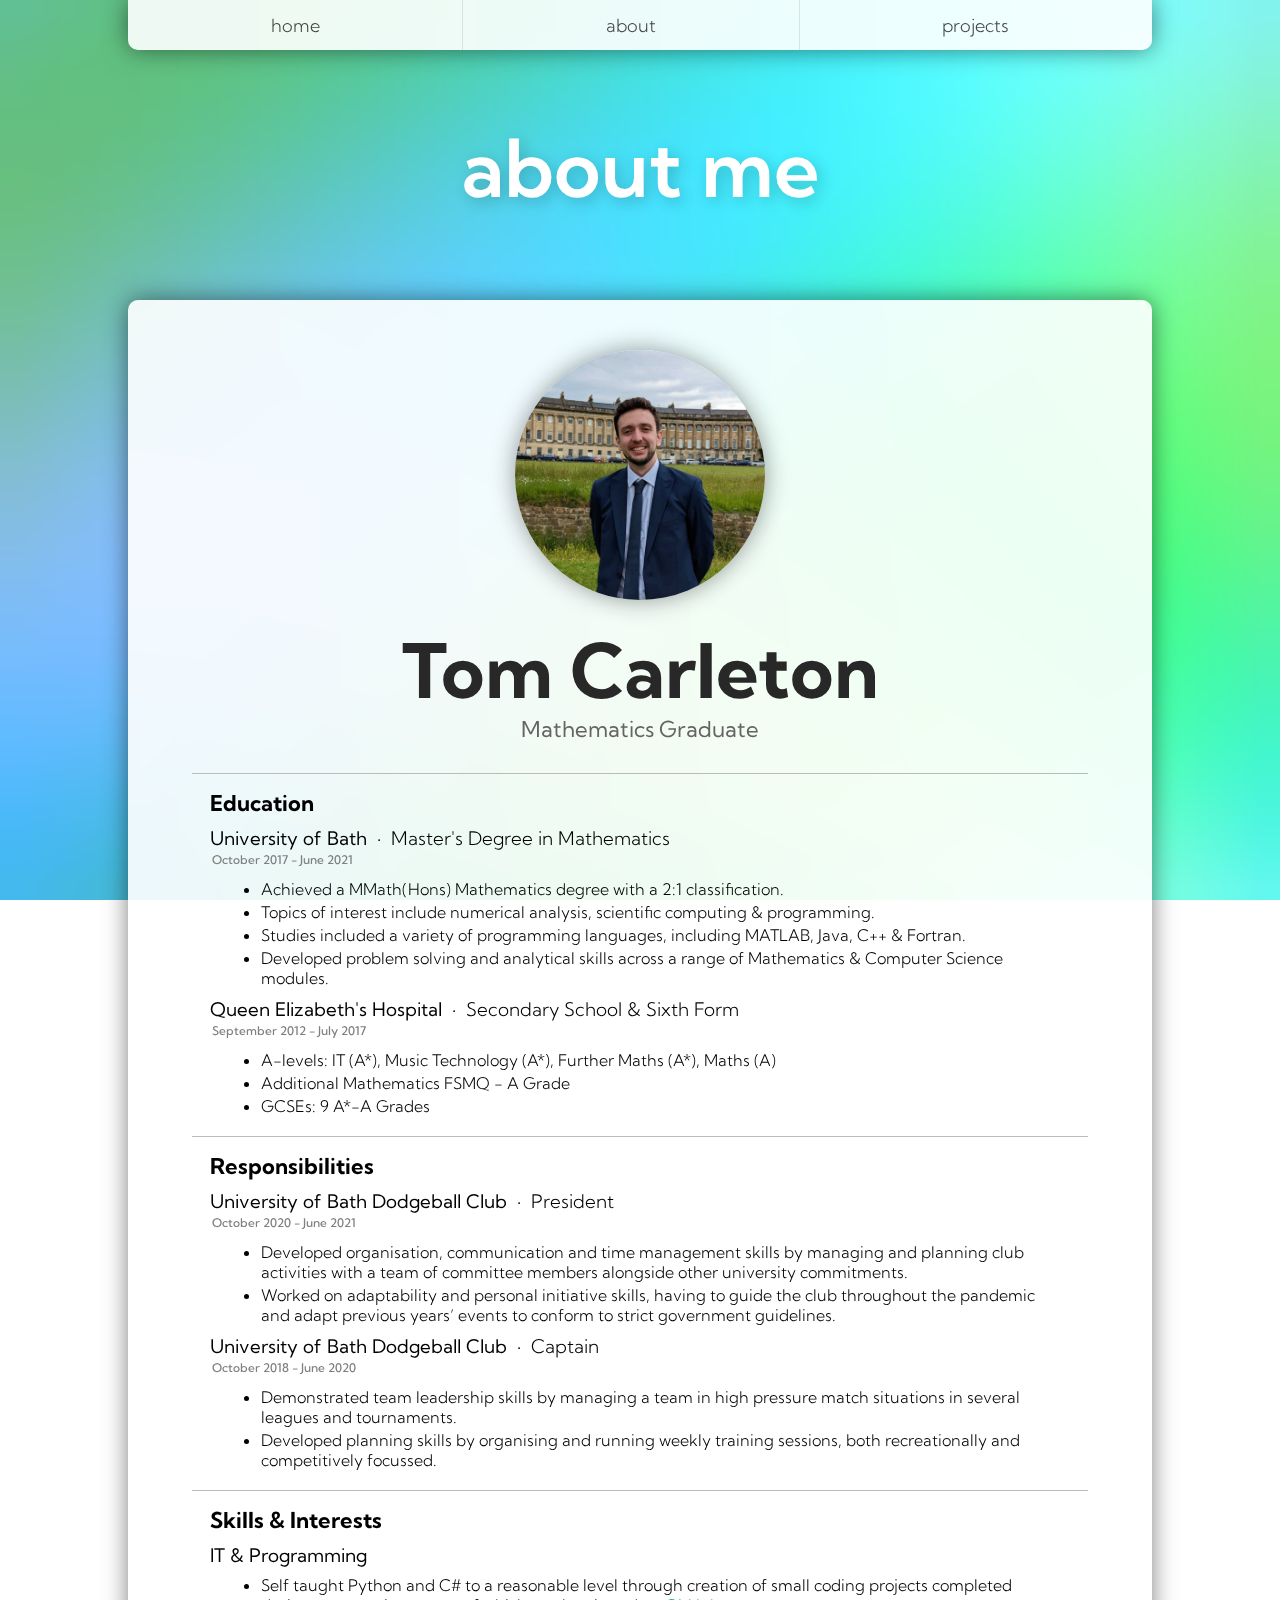
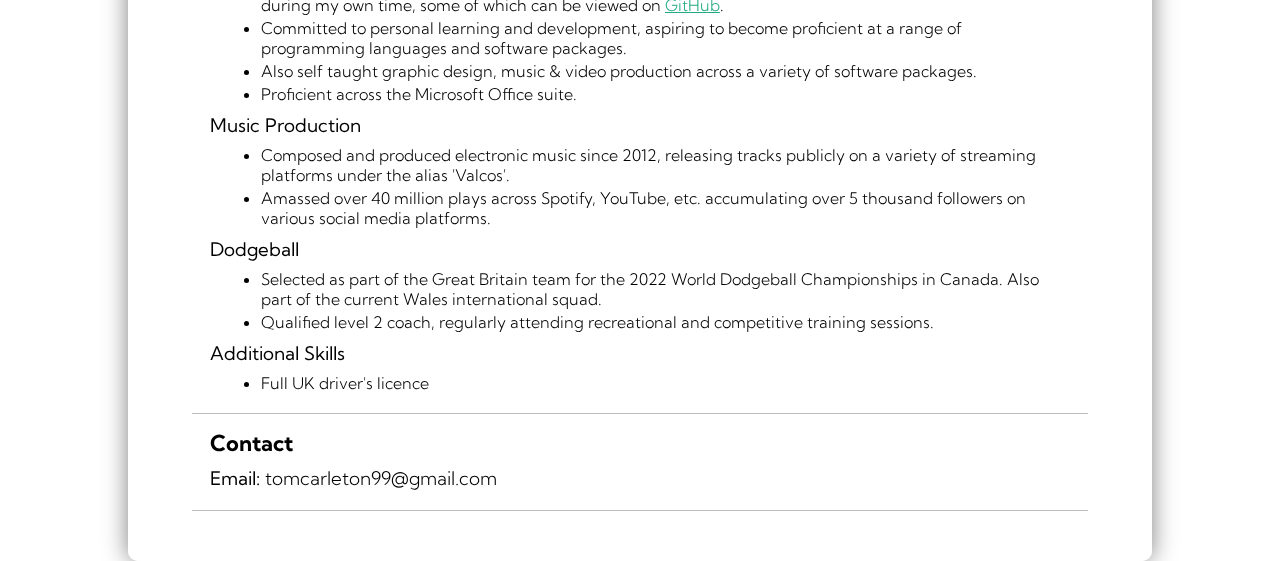
==== about.html @ 1f7001ba "Added content" ====
<!DOCTYPE html>

<html>

    <head>
        <title>tomcarleton.dev</title>

        <link rel="stylesheet" href="styles/general.css">
        <link rel="stylesheet" href="styles/main.css">

        <link rel="preconnect" href="https://fonts.googleapis.com">
        <link rel="preconnect" href="https://fonts.gstatic.com" crossorigin>
        <link href="https://fonts.googleapis.com/css2?family=Kumbh+Sans:wght@100;200;300;400;600;700;900&display=swap" rel="stylesheet">

        <meta charset="UTF-8">
    </head>

    <body>

        <div class="canvas-container">
            <canvas id="canv" width="32" height="32"></canvas>
        </div>

        <div class="navbar">
            <button class="navbar-item-left" onclick="location.href='index.html'">home</button>
            <button class="navbar-item" onclick="emphasise()">about</button>
            <button class="navbar-item-right" onclick="location.href='projects.html'">projects</button>
        </div>

        <header class="main">
            <div class="h-container">
                <h1 class="h1-text" id="header-emphasise">about me</h1>
            </div>
        </header>

        <div class="main-body">
            <div class="main-intro">
                <div class="profile-photo-container">
                    <img src="resources/profile-photo.jpg" class="profile-photo">
                </div>
                <div class="profile-text-container">
                    <h2 class="profile-name">Tom Carleton</h2>
                    <h3 class="profile-title">Mathematics Graduate</h3>
                </div>
            </div>

            <div class="main-section-container">
                <div class="main-section">
                    <h2 class="section-header">Education</h2>
    
                    <div class="main-item-container">
                        <h3 class="section-subheader">University of Bath
                            <span class="middle-dot">&#183;</span>
                            <span class="subheader-unbold">Master's Degree in Mathematics</span>
                        </h3>
        
                        <h4 class="date-subheader">October 2017 - June 2021</h4>
        
                        <ul>
                            <li>Achieved a MMath(Hons) Mathematics degree with a 2:1 classification.</li>
                            <li>Topics of interest include numerical analysis, scientific computing & programming.</li>
                            <li>Studies included a variety of programming languages, including MATLAB, Java, C++ & Fortran.</li>
                            <li>Developed problem solving and analytical skills across a range of Mathematics & Computer Science modules.</li>
                          </ul>
                    </div>
    
                    <div class="main-item-container">
                        <h3 class="section-subheader">Queen Elizabeth's Hospital
                            <span class="middle-dot">&#183;</span>
                            <span class="subheader-unbold">Secondary School & Sixth Form</span>
                        </h3>
        
                        <h4 class="date-subheader">September 2012 - July 2017</h4>
        
                        <ul>
                            <li>A-levels: IT (A*), Music Technology (A*), Further Maths (A*), Maths (A)</li>
                            <li>Additional Mathematics FSMQ - A Grade</li>
                            <li>GCSEs: 9 A*-A Grades</li>
                          </ul>
                    </div>
                </div>
            </div> 

            <div class="main-section-container">
                <div class="main-section">
                    <h2 class="section-header">Responsibilities</h2>
    
                    <div class="main-item-container">
                        <h3 class="section-subheader">University of Bath Dodgeball Club
                            <span class="middle-dot">&#183;</span>
                            <span class="subheader-unbold">President</span>
                        </h3>
        
                        <h4 class="date-subheader">October 2020 - June 2021</h4>
        
                        <ul>
                            <li>Developed organisation, communication and time management skills by managing and planning club activities with a team of committee members alongside other university commitments.</li>
                            <li>Worked on adaptability and personal initiative skills, having to guide the club throughout the pandemic and adapt previous years’ events to conform to strict government guidelines.</li>
                          </ul>
                    </div>
    
                    <div class="main-item-container">
                        <h3 class="section-subheader">University of Bath Dodgeball Club
                            <span class="middle-dot">&#183;</span>
                            <span class="subheader-unbold">Captain</span>
                        </h3>
        
                        <h4 class="date-subheader">October 2018 - June 2020</h4>
        
                        <ul>
                            <li>Demonstrated team leadership skills by managing a team in high pressure match situations in several leagues and tournaments.</li>
                            <li>Developed planning skills by organising and running weekly training sessions, both recreationally and competitively focussed.</li>
                          </ul>
                    </div>
                </div>
            </div> 

            <div class="main-section-container">
                <div class="main-section">
                    <h2 class="section-header">Skills & Interests</h2>
    
                    <div class="main-item-container">
                        <h3 class="section-subheader">IT & Programming
                        </h3>
        
                        <ul>
                            <li>Self taught Python and C# to a reasonable level through creation of  small coding projects completed during my own time, some of which can be viewed on <a href="https://github.com/TomCarleton">GitHub</a>.</li>
                            <li>Committed to personal learning and development, aspiring to become proficient at a range of programming languages and software packages.</li>
                            <li>Also self taught graphic design, music & video production across a variety of software packages.</li>
                            <li>Proficient across the Microsoft Office suite.</li>
                          </ul>
                    </div>
    
                    <div class="main-item-container">
                        <h3 class="section-subheader">Music Production
                        </h3>
        
                        <ul>
                            <li>Composed and produced electronic music since 2012, releasing tracks publicly on a variety of streaming platforms under the alias 'Valcos'.</li>
                            <li>Amassed over 40 million plays across Spotify, YouTube, etc.  accumulating over 5 thousand followers on various social media platforms.</li>
                          </ul>
                    </div>

                    <div class="main-item-container">
                        <h3 class="section-subheader">Dodgeball
                        </h3>
        
                        <ul>
                            <li>Selected as part of the Great Britain team for the 2022 World Dodgeball Championships in Canada. Also part of the current Wales international squad.</li>
                            <li>Qualified level 2 coach, regularly attending recreational and competitive training sessions.</li>
                          </ul>
                    </div>

                    <div class="main-item-container">
                        <h3 class="section-subheader">Additional Skills
                        </h3>
        
                        <ul>
                            <li>Full UK driver's licence</li>
                          </ul>
                    </div>
                </div>
            </div> 

            <div class="main-section-container">
                <div class="main-section">
                    <h2 class="section-header">Contact</h2>
    
                    <div class="main-item-container">
                        <h3 class="section-subheader">Email: 
                            <span class="subheader-unbold">tomcarleton99@gmail.com</span>
                        </h3>
                    </div>
                </div>
            </div> 
        </div>

        <script src="scripts/gradient.js"></script>
        <script src="scripts/header-emphasis.js"></script>
    </body>

</html>
---- styles/general.css ----
body {
    margin: 0;
    overflow-x: hidden;
    font-family: Kumbh Sans, Arial;
    font-weight: 200;
  }

  p {
    font-family: Kumbh Sans, Arial;
    font-size: 18px;
    margin: 0;
  }

  a, a:visited{
    color: rgb(35, 170, 130);
  }

  a:hover, a:visited:hover{
    text-decoration: none;
    font-weight: 500;
    text-shadow: 2px 2px rgba(26, 173, 129, 0.5);
  }

  ul{
    margin: 8px;
    font-weight: 300;
  }

  li{
    margin: 3px;
  }

.body-home{
    overflow: hidden;
}
  
canvas {
    width: 100%;
    height: 100%;
}

.canvas-container-home{
    height: 100vh;
    width: 100vw;
}

.canvas-container{
    height: 100vh;
    width: 100vw;
    position: fixed;
}

.home{
    height: 100vh;
    width: auto;
    display: flex;
    flex-direction: column;
    align-items: center;
    justify-content: center;
    position: relative;
}

.about{
    height: 250px;
}

.h-container-home{
    position: absolute;
}

.button-container{
    display: flex;
    flex-direction: column;
    justify-content: center;
    align-items: center;
    position: relative;
}

.h1-text{
    font-family: Kumbh Sans, Arial;
    font-weight: 600;
    font-size: 80px;

    color: white;
    text-shadow: 4px 4px 15px rgba(0, 0, 0, 0.205);

    margin: 0 0 15px 0;
    cursor: default;

    transition: all 0.5s ease-out;
}

.h1-text:hover{
    text-shadow: 1px 1px 0px rgb(200, 200, 200),
                    2px 2px 0px rgb(185, 185, 185),
                    3px 3px 0px rgb(170, 170, 170),
                    4px 4px 0px rgba(160, 160, 160, 0.8),
                    5px 5px 0px rgba(150, 150, 150, 0.6),
                    6px 6px 0px rgba(140, 140, 140, 0.4),
                    4px 4px 15px rgba(0, 0, 0, 0.4);
}

.home-page-button{
    font-family: Kumbh Sans, Arial;
    font-size: 16px;
    font-weight: 600;
    text-shadow: 0 0 5px rgba(0, 0, 0, 0.4);

    color: rgb(255, 255, 255);
    background-color: transparent;
    box-shadow: inset 0 0 20px rgba(0, 0, 0, 0.103);
    border: solid 1px rgba(214, 214, 214, 0.342);
    border-radius: 40px;

    height: 40px;
    width: 300px;
    cursor: pointer;
    margin: 8px 0;

    transition: all 0.25s ease-out;
}

.home-page-button:hover{
    background-color: white;
    box-shadow: 0 0 20px rgba(0, 0, 0, 0.144);
    mix-blend-mode: hard-light;
    color: rgb(31, 139, 189);
    font-weight: 900;
    text-shadow: none;
}

.section-header{
    font-size: 22px;
    font-weight: 700;
    text-align: left;
    margin: 0 0 10px;
}

.section-subheader{
    margin-top: 0;
    margin-bottom: 0;
    font-weight: 400;
}

.middle-dot{
    margin: 0 5px;
}
---- styles/main.css ----
.main-body{
    display: flex;
    flex-direction: column;
    align-items: center;
    position: relative;
    margin: auto;
    
    width: 70%;
    height: auto;
    padding: 15px 5% 50px;
    max-width: 1200px;
    border-radius: 10px 10px;

    box-shadow: 0px 0px 25px rgba(0, 0, 0, 0.5);
    background-color: rgba(255, 255, 255, 0.9);
}

.main{
    height: 250px;
    width: auto;
    display: flex;
    flex-direction: column;
    align-items: center;
    justify-content: center;
    position: relative;
}

.main-intro{
    margin: 35px 0 0;
    border-bottom: 1px solid rgb(187, 187, 187);
    padding: 0 0 0 0;
    width: 100%;
}

.navbar{
    display: flex;
    flex-direction: row;
    margin: auto;
    justify-content: center;
    border-radius: 0 0 10px 10px;
    position: relative;

    height: 50px;
    width: calc(70% + 10vw);
    max-width: calc(1200px + 10vw);

    box-shadow: 0px 0px 25px rgba(0, 0, 0, 0.5);
}

.navbar-item,
.navbar-item-left,
.navbar-item-right{
    height: 50px;
    flex-grow: 1;

    color: rgba(0, 0, 0, 0.75);
    font-family: Kumbh Sans, Arial;
    font-size: 18px;
    font-weight: 300;
    text-align: center;
    line-height: 50px;

    border-style: none;
    border-right: 1px solid rgba(156, 156, 156, 0.25);
    background-color: rgba(255, 255, 255, 0.9);
    cursor: pointer;

    transition: all 0.5s ease;
}

.navbar-item-left{
    border-radius: 0 0 0 10px;
}

.navbar-item-right{
    border-radius: 0 0 10px 0;
    border-right: none;
}

.navbar-item:hover,
.navbar-item-left:hover,
.navbar-item-right:hover{
    padding: 0 1.5vw;

    background-color: rgba(212, 233, 20, 0.15);
    box-shadow: inset 0 0 50px rgba(8, 155, 74, 0.377);
    
    color: white;
    text-shadow: 0 0 5px rgba(0, 0, 0, 0.5);
    font-weight: 600;
    font-size: calc(18px * 1.2);
}

@media (max-width: 1000px) {
    .navbar-item,
    .navbar-item-left,
    .navbar-item-right{
        font-size: calc(10px + 1vw);
    }
    .navbar-item:hover,
    .navbar-item-left:hover,
    .navbar-item-right:hover{
        font-size: calc((10px + 1vw) * 1.2)
    }
}

.main-section{
    margin: 15px 2% 20px;
    width: 96%;
}

.main-section-container{
    border-bottom: 1px solid rgb(187, 187, 187);
    width: 100%;
}

.profile-photo-container{
    border-radius: 50px;
    width: 70%;
    max-width: 250px;
    min-height: 200px;
    margin: auto;
}

.profile-photo{
    border-radius: 50%;
    max-height: 100%;
    max-width: 100%;
    box-shadow: 0px 0px 25px rgba(0, 0, 0, 0.4);
}

.profile-text-container{
    margin: 0 0 30px 0;
}

@media (max-width: 785px) {
    .profile-text-container{
        margin: 0 0 4vw 0;
    }
}

.profile-name{
    margin: 20px 0 0;
    text-align: center;
    font-size: 75px;
    font-weight: 900;
    color: rgb(40, 40, 40);
    font-weight: 700;
}

.profile-title{
    font-size: 22px;
    text-align: center;
    font-weight: 400;
    color: rgb(100, 100, 100);

    margin: -2px 0 0 0;
}

@media (max-width: 830px) {
    .profile-name {
      font-size: 9vw;
    }
    .profile-title {
        font-size: 2.63vw;
      }
}

.profile-body-text{
    text-align: center;
}

.main-item-container{
    margin: 5px 0 10px;
}

.subheader-unbold{
    font-weight: 300;
}

.date-subheader{
    margin: 2px 0 12px 2px;
    font-weight: 500;
    font-size: 12px;
    color: gray;
}

.main-date{
    margin: -10px 0 12px 2px;
    font-weight: 500;
    font-size: 13px;
    color: rgb(66, 66, 66);
}

.language-container{
    display: flex;
    flex-direction: row;
    margin: -6px 0 10px;

    font-size: 12px;
    font-weight: 600;
    color: white;
}

.lang-html,
.lang-css,
.lang-js,
.lang-py,
.lang-cs{
    padding: 2px 3px;
    margin-right: 5px;
    border-radius: 4px;
}

.lang-html{
    background-color: #e44b23;
}

.lang-css{
    background-color: #563d7c;
}

.lang-js{
    background-color: #f1e05a;
    color: black;
}

.lang-py{
    background-color: #3572A5;
}

.lang-cs{
    background-color: #178600;
}

.link-button-container{
    display: flex;
    flex-direction: row;
    flex-flow: wrap;
    margin: 20px 0 0 0;
}

.main-button{
    font-family: Kumbh Sans, Arial;
    font-size: 16px;
    font-weight: 500;
    text-align: center;

    color: rgba(75, 42, 42, 0.9);
    background-color: transparent;
    border: solid 1px rgba(119, 119, 119, 0.548);
    border-radius: 40px;

    height: 25px;
    cursor: pointer;
    margin: 5px 5px 0;
    padding: 0 10px 2px;

    transition: all 0.25s ease-out;
}

.main-button:hover{
    color: white;
    border-color: transparent;
    background-color: rgb(33, 235, 151);
    box-shadow: inset 0 0 15px rgba(18, 119, 214, 0.3);
}
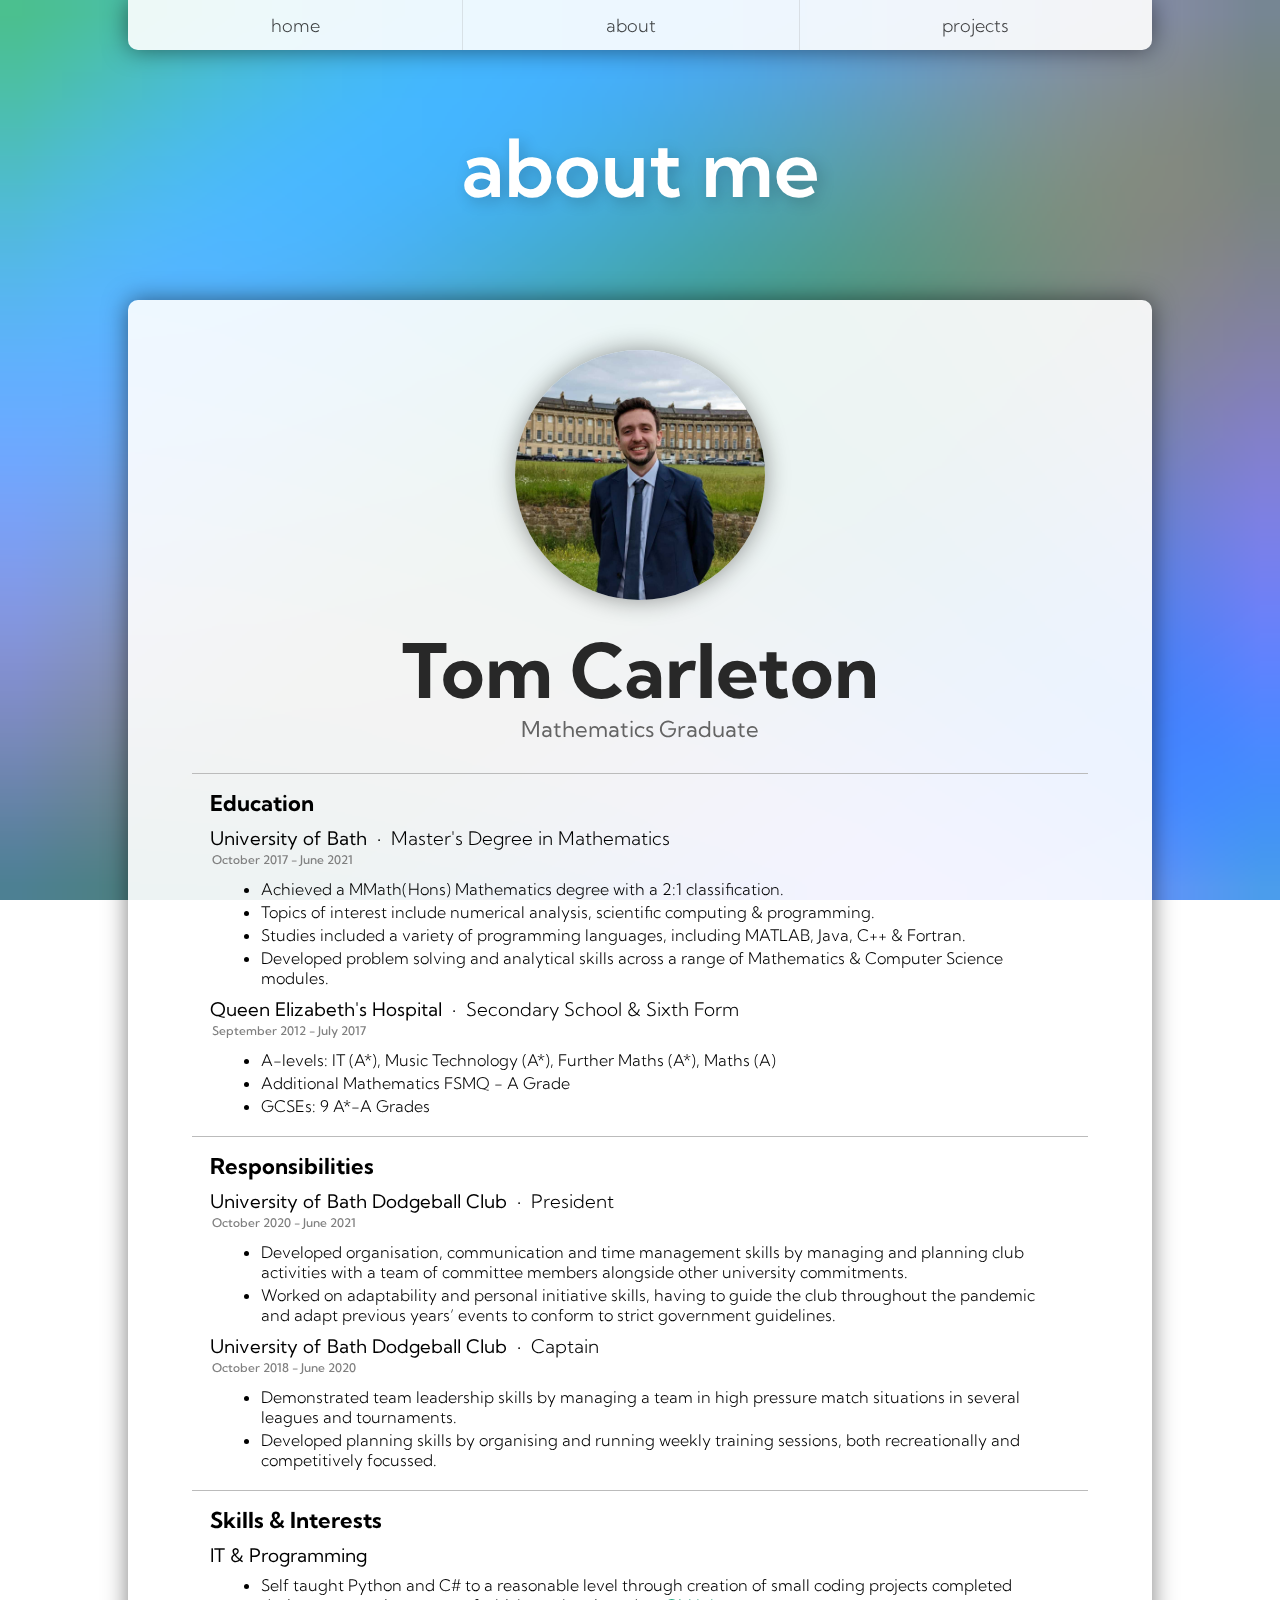
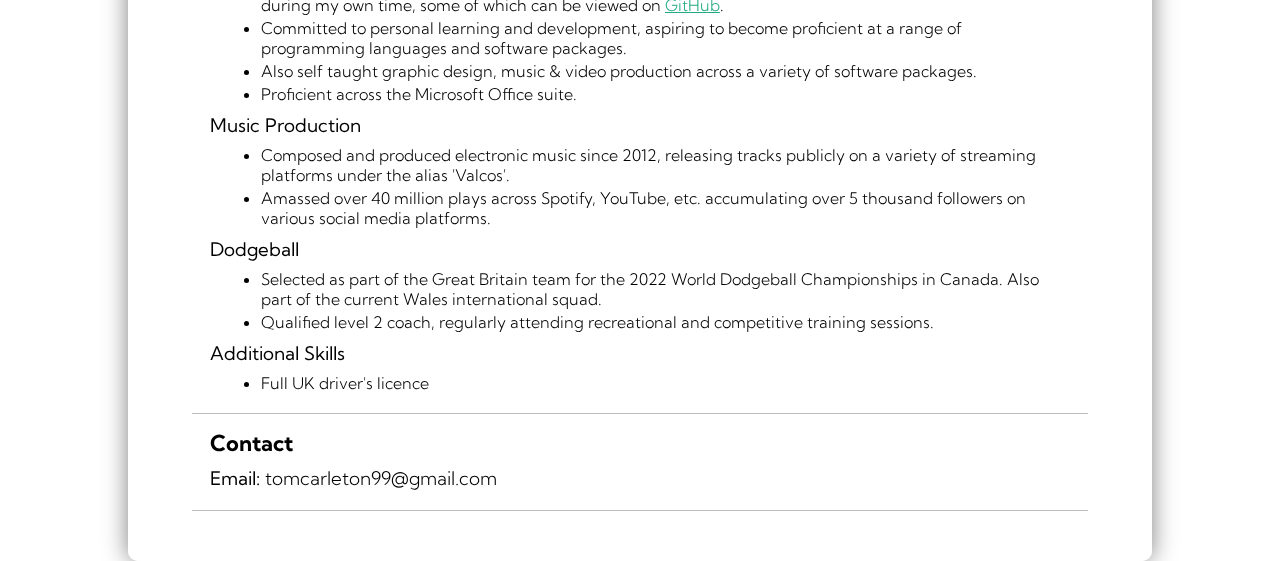
==== commit 524f6ba1: "Link changes" ====
--- a/about.html
+++ b/about.html
@@ -22,9 +22,9 @@
         </div>
 
         <div class="navbar">
-            <button class="navbar-item-left" onclick="location.href='index.html'">home</button>
+            <button class="navbar-item-left" onclick="location.href='https://tomcarleton.dev'">home</button>
             <button class="navbar-item" onclick="emphasise()">about</button>
-            <button class="navbar-item-right" onclick="location.href='projects.html'">projects</button>
+            <button class="navbar-item-right" onclick="location.href='https://tomcarleton.dev/projects'">projects</button>
         </div>
 
         <header class="main">
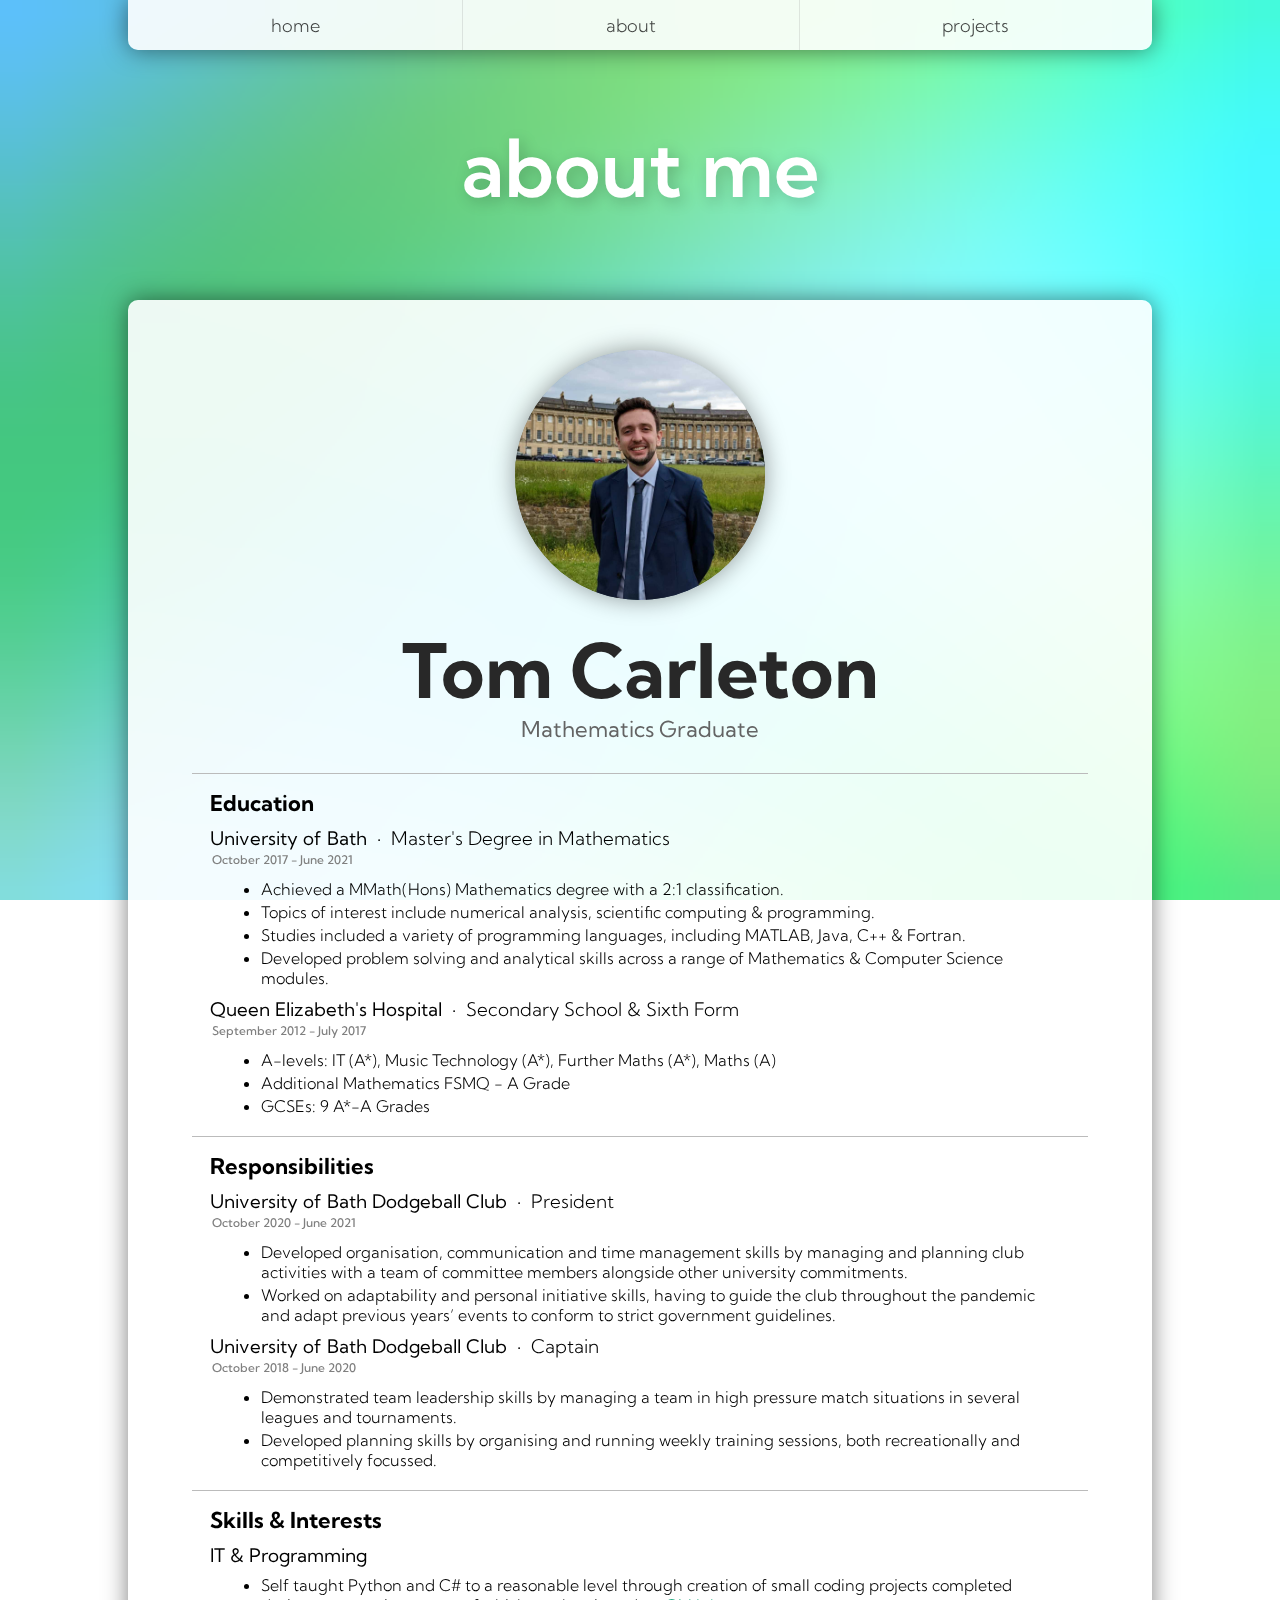
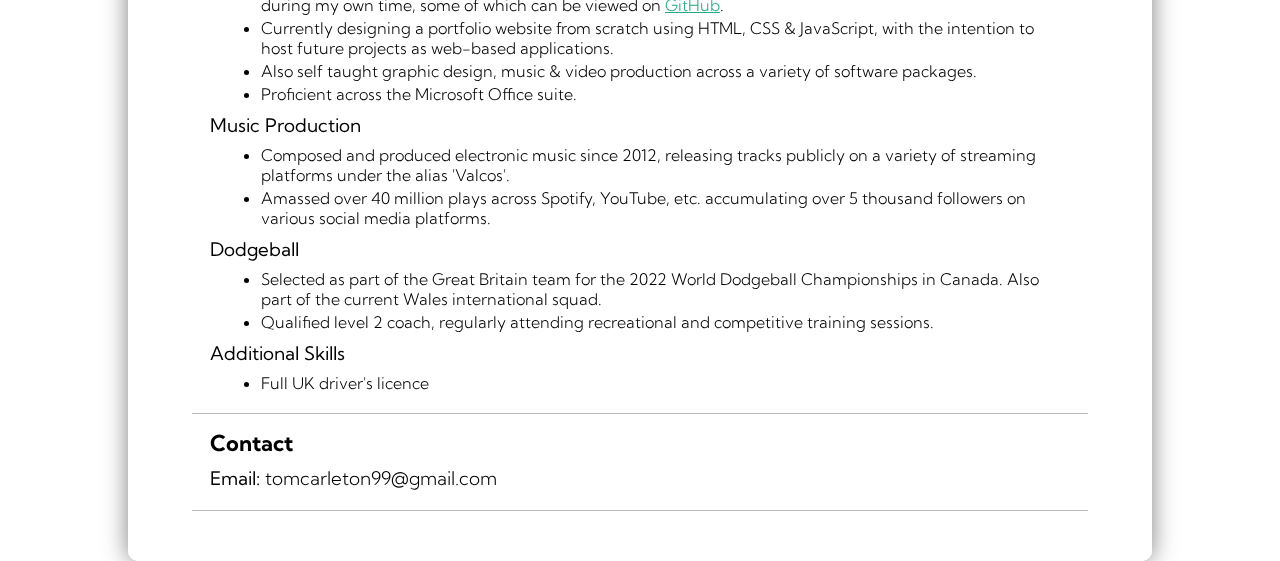
==== commit b4db65d8: "About info changes" ====
--- a/about.html
+++ b/about.html
@@ -36,7 +36,8 @@
         <div class="main-body">
             <div class="main-intro">
                 <div class="profile-photo-container">
-                    <img src="resources/profile-photo.jpg" class="profile-photo">
+                    <img src="resources/profile-photo-blur.jpg" class="profile-photo">
+                    <img src="resources/profile-photo.jpg" class="profile-photo-cover">
                 </div>
                 <div class="profile-text-container">
                     <h2 class="profile-name">Tom Carleton</h2>
@@ -125,7 +126,7 @@
         
                         <ul>
                             <li>Self taught Python and C# to a reasonable level through creation of  small coding projects completed during my own time, some of which can be viewed on <a href="https://github.com/TomCarleton">GitHub</a>.</li>
-                            <li>Committed to personal learning and development, aspiring to become proficient at a range of programming languages and software packages.</li>
+                            <li>Currently designing a portfolio website from scratch using HTML, CSS & JavaScript, with the intention to host future projects as web-based applications.</li>
                             <li>Also self taught graphic design, music & video production across a variety of software packages.</li>
                             <li>Proficient across the Microsoft Office suite.</li>
                           </ul>
--- a/styles/general.css
+++ b/styles/general.css
@@ -13,6 +13,8 @@
 
   a, a:visited{
     color: rgb(35, 170, 130);
+
+    transition: all 0.25s;
   }
 
   a:hover, a:visited:hover{
--- a/styles/main.css
+++ b/styles/main.css
@@ -120,6 +120,7 @@
     max-width: 250px;
     min-height: 200px;
     margin: auto;
+    position: relative;
 }
 
 .profile-photo{
@@ -127,6 +128,22 @@
     max-height: 100%;
     max-width: 100%;
     box-shadow: 0px 0px 25px rgba(0, 0, 0, 0.4);
+}
+
+.profile-photo-cover{
+    position: absolute;
+    left: 0;
+    border-radius: 50%;
+    max-height: 100%;
+    max-width: 100%;
+    z-index: 2;
+    opacity: 1;
+
+    transition: opacity 0.5s;
+}
+
+.profile-photo-cover:hover{
+    opacity: 0.5;
 }
 
 .profile-text-container{
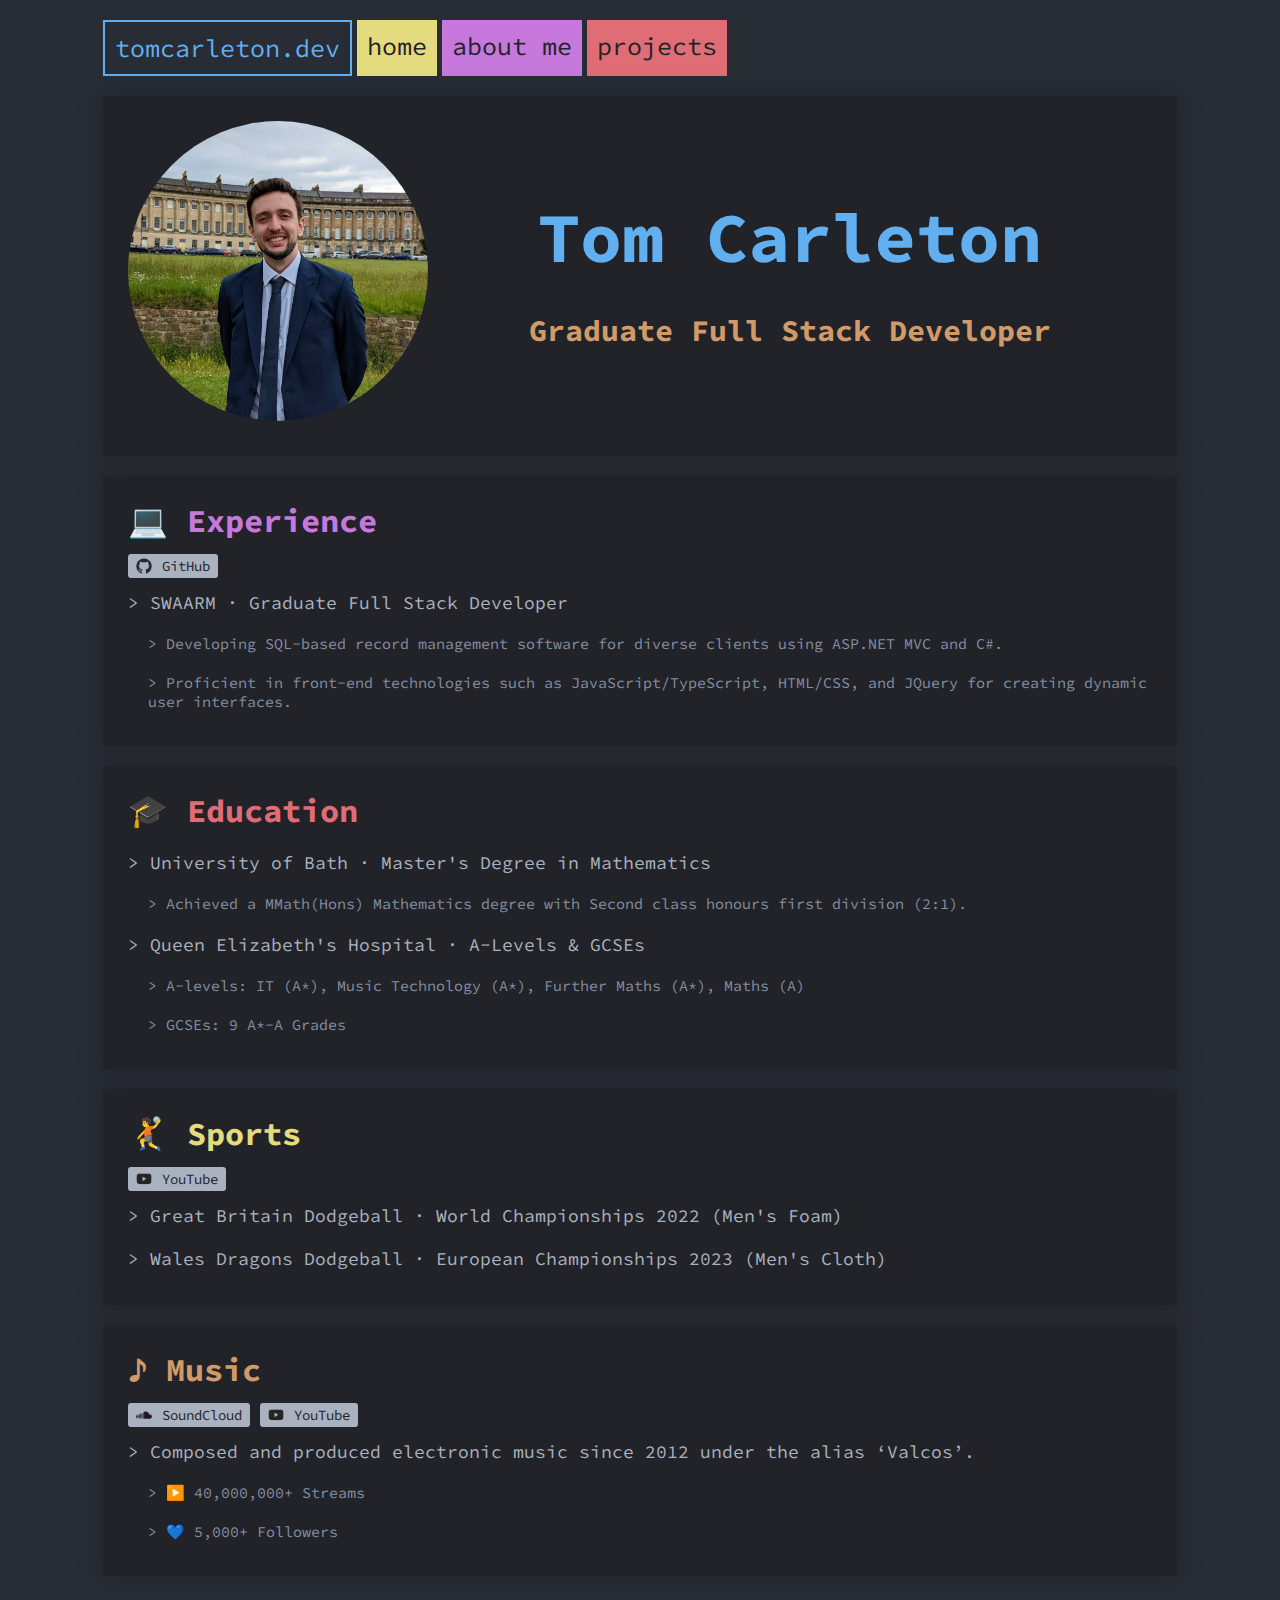
==== commit 05980f72: "Redesign" ====
--- a/about.html
+++ b/about.html
@@ -1,183 +1,97 @@
 <!DOCTYPE html>
+<html lang="en">
+<head>
+    <meta charset="UTF-8">
+    <meta name="viewport" content="width=device-width, initial-scale=1.0">
+    <title>about me</title>
 
-<html>
+    <link rel="stylesheet" href="styles/general.css">
+    <link rel="stylesheet" href="styles/main.css">
+    <script src="scripts/randomizeText.js"></script>
 
-    <head>
-        <title>tomcarleton.dev</title>
+    <link rel="preconnect" href="https://fonts.googleapis.com">
+        <link rel="preconnect" href="https://fonts.gstatic.com" crossorigin>
+        <link href="https://fonts.googleapis.com/css2?family=Source+Code+Pro:wght@200;400;700;900&display=swap" rel="stylesheet">
+</head>
+<body>
+    <nav class="nav">
+        <div class="nav-btn title" id="title-box">tomcarleton.dev</div>
+        <div class="nav-btn home" onclick="location.href='https://tomcarleton.dev'">home</div>
+        <div class="nav-btn about" onclick="location.href='https://tomcarleton.dev/about'">about me</div>
+        <div class="nav-btn projects" onclick="location.href='https://tomcarleton.dev/projects'">projects</div>
+    </nav>
 
-        <link rel="stylesheet" href="styles/general.css">
-        <link rel="stylesheet" href="styles/main.css">
+    <div class="card">
+        <div class="profile">
+            <img src="resources/profile-photo.jpg" class="profile-photo">
+            <div class="profile-text">
+                <h3 class="profile-name blue">Tom Carleton</h3>
+                <h4 class="profile-job orange">Graduate Full Stack Developer</h4>
+            </div>
+        </div>
+    </div>
 
-        <link rel="preconnect" href="https://fonts.googleapis.com">
-        <link rel="preconnect" href="https://fonts.gstatic.com" crossorigin>
-        <link href="https://fonts.googleapis.com/css2?family=Kumbh+Sans:wght@100;200;300;400;600;700;900&display=swap" rel="stylesheet">
-
-        <meta charset="UTF-8">
-    </head>
-
-    <body>
-
-        <div class="canvas-container">
-            <canvas id="canv" width="32" height="32"></canvas>
-        </div>
-
-        <div class="navbar">
-            <button class="navbar-item-left" onclick="location.href='https://tomcarleton.dev'">home</button>
-            <button class="navbar-item" onclick="emphasise()">about</button>
-            <button class="navbar-item-right" onclick="location.href='https://tomcarleton.dev/projects'">projects</button>
-        </div>
-
-        <header class="main">
-            <div class="h-container">
-                <h1 class="h1-text" id="header-emphasise">about me</h1>
-            </div>
-        </header>
-
-        <div class="main-body">
-            <div class="main-intro">
-                <div class="profile-photo-container">
-                    <img src="resources/profile-photo-blur.jpg" class="profile-photo">
-                    <img src="resources/profile-photo.jpg" class="profile-photo-cover">
-                </div>
-                <div class="profile-text-container">
-                    <h2 class="profile-name">Tom Carleton</h2>
-                    <h3 class="profile-title">Mathematics Graduate</h3>
+    <div class="card">
+        <div class="section">
+            <h3 class="emoji-header purple">&#128187; Experience</h3>
+            <div class="link-container">
+                <div class="icon-link" onclick="location.href='https://github.com/TomCarleton'">
+                    <img class="link-img" src="resources/github-mark.png">
+                    <p>GitHub</p>
                 </div>
             </div>
+            <p class="sub-header">> SWAARM · Graduate Full Stack Developer</p>
+            <p class="sub-section">> Developing SQL-based record management software for diverse clients using ASP.NET MVC and C#.</p>
+            <p class="sub-section">> Proficient in front-end technologies such as JavaScript/TypeScript, HTML/CSS, and JQuery for creating dynamic user interfaces.</p>
+        </div>
+        </div>
+    </div>
 
-            <div class="main-section-container">
-                <div class="main-section">
-                    <h2 class="section-header">Education</h2>
+    <div class="card">
+        <div class="section">
+            <h3 class="emoji-header red">&#127891; Education</h3>
+            <p class="sub-header">> University of Bath · Master's Degree in Mathematics</p>
+            <p class="sub-section">> Achieved a MMath(Hons) Mathematics degree with Second class honours  first division (2:1).</p>
+            <p class="sub-header">> Queen Elizabeth's Hospital · A-Levels & GCSEs</p>
+            <p class="sub-section">> A-levels: IT (A*), Music Technology (A*), Further Maths (A*), Maths (A)</p>
+            <p class="sub-section">> GCSEs: 9 A*-A Grades</p>
+        </div>
+    </div>
+
+    <div class="card">
+        <div class="section">
+            <h3 class="emoji-header yellow">&#129342; Sports</h3>
+            <div class="link-container">
+                <div class="icon-link" onclick="location.href='https://www.youtube.com/@DodgeballTom'">
+                    <img class="link-img" src="resources/youtube-play.png">
+                    <p>YouTube</p>
+                </div>
+            </div>
+            <p class="sub-header">> Great Britain Dodgeball · World Championships 2022 (Men's Foam)</p>
+            <p class="sub-header">> Wales Dragons Dodgeball · European Championships 2023 (Men's Cloth)</p>
+        </div>
+    </div>
+
+    <div class="card">
+        <div class="section">
+            <h3 class="emoji-header orange">&#127925; Music</h3>
+            <div class="link-container">
+                <div class="icon-link" onclick="location.href='https://www.soundcloud.com/Valcos'">
+                    <img class="link-img" src="resources/soundcloud-cloud.png">
+                    <p>SoundCloud</p>
+                </div>
+                <div class="icon-link" onclick="location.href='https://www.youtube.com/@Valcos'">
+                    <img class="link-img" src="resources/youtube-play.png">
+                    <p>YouTube</p>
+                </div>
+            </div>
+            <p class="sub-header">> Composed and produced electronic music since 2012 under the alias ‘Valcos’.</p>
+            <p class="sub-section">> &#9654;&#65039; 40,000,000+ Streams</p>
+            <p class="sub-section">> &#128153; 5,000+ Followers</p>
+        </div>
+    </div>
     
-                    <div class="main-item-container">
-                        <h3 class="section-subheader">University of Bath
-                            <span class="middle-dot">&#183;</span>
-                            <span class="subheader-unbold">Master's Degree in Mathematics</span>
-                        </h3>
-        
-                        <h4 class="date-subheader">October 2017 - June 2021</h4>
-        
-                        <ul>
-                            <li>Achieved a MMath(Hons) Mathematics degree with a 2:1 classification.</li>
-                            <li>Topics of interest include numerical analysis, scientific computing & programming.</li>
-                            <li>Studies included a variety of programming languages, including MATLAB, Java, C++ & Fortran.</li>
-                            <li>Developed problem solving and analytical skills across a range of Mathematics & Computer Science modules.</li>
-                          </ul>
-                    </div>
-    
-                    <div class="main-item-container">
-                        <h3 class="section-subheader">Queen Elizabeth's Hospital
-                            <span class="middle-dot">&#183;</span>
-                            <span class="subheader-unbold">Secondary School & Sixth Form</span>
-                        </h3>
-        
-                        <h4 class="date-subheader">September 2012 - July 2017</h4>
-        
-                        <ul>
-                            <li>A-levels: IT (A*), Music Technology (A*), Further Maths (A*), Maths (A)</li>
-                            <li>Additional Mathematics FSMQ - A Grade</li>
-                            <li>GCSEs: 9 A*-A Grades</li>
-                          </ul>
-                    </div>
-                </div>
-            </div> 
+    <footer></footer>
 
-            <div class="main-section-container">
-                <div class="main-section">
-                    <h2 class="section-header">Responsibilities</h2>
-    
-                    <div class="main-item-container">
-                        <h3 class="section-subheader">University of Bath Dodgeball Club
-                            <span class="middle-dot">&#183;</span>
-                            <span class="subheader-unbold">President</span>
-                        </h3>
-        
-                        <h4 class="date-subheader">October 2020 - June 2021</h4>
-        
-                        <ul>
-                            <li>Developed organisation, communication and time management skills by managing and planning club activities with a team of committee members alongside other university commitments.</li>
-                            <li>Worked on adaptability and personal initiative skills, having to guide the club throughout the pandemic and adapt previous years’ events to conform to strict government guidelines.</li>
-                          </ul>
-                    </div>
-    
-                    <div class="main-item-container">
-                        <h3 class="section-subheader">University of Bath Dodgeball Club
-                            <span class="middle-dot">&#183;</span>
-                            <span class="subheader-unbold">Captain</span>
-                        </h3>
-        
-                        <h4 class="date-subheader">October 2018 - June 2020</h4>
-        
-                        <ul>
-                            <li>Demonstrated team leadership skills by managing a team in high pressure match situations in several leagues and tournaments.</li>
-                            <li>Developed planning skills by organising and running weekly training sessions, both recreationally and competitively focussed.</li>
-                          </ul>
-                    </div>
-                </div>
-            </div> 
-
-            <div class="main-section-container">
-                <div class="main-section">
-                    <h2 class="section-header">Skills & Interests</h2>
-    
-                    <div class="main-item-container">
-                        <h3 class="section-subheader">IT & Programming
-                        </h3>
-        
-                        <ul>
-                            <li>Self taught Python and C# to a reasonable level through creation of  small coding projects completed during my own time, some of which can be viewed on <a href="https://github.com/TomCarleton">GitHub</a>.</li>
-                            <li>Currently designing a portfolio website from scratch using HTML, CSS & JavaScript, with the intention to host future projects as web-based applications.</li>
-                            <li>Also self taught graphic design, music & video production across a variety of software packages.</li>
-                            <li>Proficient across the Microsoft Office suite.</li>
-                          </ul>
-                    </div>
-    
-                    <div class="main-item-container">
-                        <h3 class="section-subheader">Music Production
-                        </h3>
-        
-                        <ul>
-                            <li>Composed and produced electronic music since 2012, releasing tracks publicly on a variety of streaming platforms under the alias 'Valcos'.</li>
-                            <li>Amassed over 40 million plays across Spotify, YouTube, etc.  accumulating over 5 thousand followers on various social media platforms.</li>
-                          </ul>
-                    </div>
-
-                    <div class="main-item-container">
-                        <h3 class="section-subheader">Dodgeball
-                        </h3>
-        
-                        <ul>
-                            <li>Selected as part of the Great Britain team for the 2022 World Dodgeball Championships in Canada. Also part of the current Wales international squad.</li>
-                            <li>Qualified level 2 coach, regularly attending recreational and competitive training sessions.</li>
-                          </ul>
-                    </div>
-
-                    <div class="main-item-container">
-                        <h3 class="section-subheader">Additional Skills
-                        </h3>
-        
-                        <ul>
-                            <li>Full UK driver's licence</li>
-                          </ul>
-                    </div>
-                </div>
-            </div> 
-
-            <div class="main-section-container">
-                <div class="main-section">
-                    <h2 class="section-header">Contact</h2>
-    
-                    <div class="main-item-container">
-                        <h3 class="section-subheader">Email: 
-                            <span class="subheader-unbold">tomcarleton99@gmail.com</span>
-                        </h3>
-                    </div>
-                </div>
-            </div> 
-        </div>
-
-        <script src="scripts/gradient.js"></script>
-        <script src="scripts/header-emphasis.js"></script>
-    </body>
-
+</body>
 </html>--- a/styles/general.css
+++ b/styles/general.css
@@ -1,149 +1,51 @@
 body {
     margin: 0;
-    overflow-x: hidden;
-    font-family: Kumbh Sans, Arial;
-    font-weight: 200;
+    font-family: Source Code Pro, Arial;
+    font-weight: 400;
+    color: #ABB2BF;
   }
 
   p {
-    font-family: Kumbh Sans, Arial;
+    font-family: Source Code Pro, Arial;
     font-size: 18px;
+    font-weight: 400;
     margin: 0;
   }
 
-  a, a:visited{
-    color: rgb(35, 170, 130);
-
-    transition: all 0.25s;
+  h1 {
+    font-family: Source Code Pro, Arial;
+    font-size: 70px;
+    font-weight: 700;
   }
 
-  a:hover, a:visited:hover{
-    text-decoration: none;
-    font-weight: 500;
-    text-shadow: 2px 2px rgba(26, 173, 129, 0.5);
+  h2 {
+    font-family: Source Code Pro, Arial;
+    font-size: 40px;
+    font-weight: 700;
   }
 
-  ul{
-    margin: 8px;
-    font-weight: 300;
+  h3 {
+    font-family: Source Code Pro, Arial;
+    font-size: 30px;
+    font-weight: 700;
   }
 
-  li{
-    margin: 3px;
+  .yellow {
+    color: #e4db7e;
   }
 
-.body-home{
-    overflow: hidden;
-}
-  
-canvas {
-    width: 100%;
-    height: 100%;
-}
+  .orange {
+    color: #D19A66;
+  }
 
-.canvas-container-home{
-    height: 100vh;
-    width: 100vw;
-}
+  .red {
+    color: #E06C75;
+  }
 
-.canvas-container{
-    height: 100vh;
-    width: 100vw;
-    position: fixed;
-}
+  .purple {
+    color: #C678DD;
+  }
 
-.home{
-    height: 100vh;
-    width: auto;
-    display: flex;
-    flex-direction: column;
-    align-items: center;
-    justify-content: center;
-    position: relative;
-}
-
-.about{
-    height: 250px;
-}
-
-.h-container-home{
-    position: absolute;
-}
-
-.button-container{
-    display: flex;
-    flex-direction: column;
-    justify-content: center;
-    align-items: center;
-    position: relative;
-}
-
-.h1-text{
-    font-family: Kumbh Sans, Arial;
-    font-weight: 600;
-    font-size: 80px;
-
-    color: white;
-    text-shadow: 4px 4px 15px rgba(0, 0, 0, 0.205);
-
-    margin: 0 0 15px 0;
-    cursor: default;
-
-    transition: all 0.5s ease-out;
-}
-
-.h1-text:hover{
-    text-shadow: 1px 1px 0px rgb(200, 200, 200),
-                    2px 2px 0px rgb(185, 185, 185),
-                    3px 3px 0px rgb(170, 170, 170),
-                    4px 4px 0px rgba(160, 160, 160, 0.8),
-                    5px 5px 0px rgba(150, 150, 150, 0.6),
-                    6px 6px 0px rgba(140, 140, 140, 0.4),
-                    4px 4px 15px rgba(0, 0, 0, 0.4);
-}
-
-.home-page-button{
-    font-family: Kumbh Sans, Arial;
-    font-size: 16px;
-    font-weight: 600;
-    text-shadow: 0 0 5px rgba(0, 0, 0, 0.4);
-
-    color: rgb(255, 255, 255);
-    background-color: transparent;
-    box-shadow: inset 0 0 20px rgba(0, 0, 0, 0.103);
-    border: solid 1px rgba(214, 214, 214, 0.342);
-    border-radius: 40px;
-
-    height: 40px;
-    width: 300px;
-    cursor: pointer;
-    margin: 8px 0;
-
-    transition: all 0.25s ease-out;
-}
-
-.home-page-button:hover{
-    background-color: white;
-    box-shadow: 0 0 20px rgba(0, 0, 0, 0.144);
-    mix-blend-mode: hard-light;
-    color: rgb(31, 139, 189);
-    font-weight: 900;
-    text-shadow: none;
-}
-
-.section-header{
-    font-size: 22px;
-    font-weight: 700;
-    text-align: left;
-    margin: 0 0 10px;
-}
-
-.section-subheader{
-    margin-top: 0;
-    margin-bottom: 0;
-    font-weight: 400;
-}
-
-.middle-dot{
-    margin: 0 5px;
-}+  .blue {
+    color: #61AFEF;
+  }--- a/styles/main.css
+++ b/styles/main.css
@@ -1,284 +1,276 @@
-.main-body{
-    display: flex;
+body {
+    background-color: #282C34;
+    display: flex;
+    gap: 20px;
     flex-direction: column;
     align-items: center;
-    position: relative;
-    margin: auto;
-    
-    width: 70%;
-    height: auto;
-    padding: 15px 5% 50px;
-    max-width: 1200px;
-    border-radius: 10px 10px;
-
-    box-shadow: 0px 0px 25px rgba(0, 0, 0, 0.5);
-    background-color: rgba(255, 255, 255, 0.9);
-}
-
-.main{
-    height: 250px;
-    width: auto;
+}
+
+header {
+    display: flex;
+    align-items:  center;
+    justify-content: center;
+}
+
+footer {
+    height: 10px;
+}
+
+nav {
+    display: flex;
+    flex-wrap: wrap;
+    padding: 20px 0 0;
+    width: calc(80% + 50px);
+    max-width: 1450px;
+    justify-content: start;
+    flex-direction: row;
+    gap: 5px;
+}
+
+.nav-btn {
+    background-color: transparent;
+    color: rgb(33, 35, 41);
+    padding: 10px 10px;
+    font-size: 25px;
+    outline-offset: -2px;
+}
+
+    .nav div {
+        cursor: pointer;
+    }
+
+    .nav-btn.title {
+        border: solid 2px #61AFEF;
+        color: #61AFEF;
+        cursor: default;
+    }
+
+    .nav-btn.home {
+        background-color: #e4db7e;
+    }
+
+        .nav-btn.home:hover {
+            background-color: transparent;
+            color: #e4db7e;
+            outline: solid 2px #e4db7e;
+        }
+
+    .nav-btn.about {
+        background-color: #C678DD;
+    }
+
+        .nav-btn.about:hover {
+            background-color: transparent;
+            color: #C678DD;
+            outline: solid 2px #C678DD;
+        }
+
+    .nav-btn.projects {
+        background-color: #E06C75;
+    }
+
+        .nav-btn.projects:hover {
+            background-color: transparent;
+            color: #E06C75;
+            outline: solid 2px #E06C75;
+        }
+
+.card {
+    background-color: #212329;
+    box-shadow: 0 0 25px rgba(1,1,1,0.2);
+    display: flex;
+    align-items: center;
+    width: 80%;
+    max-width: 1400px;
+    padding: 25px 25px 35px 25px;
+
+    transition: box-shadow 0.5s;
+}
+
+    .card:hover {
+        box-shadow: 0 0 30px rgba(1,1,1,0.35);
+    }
+
+.profile {
+    display: flex;
+    flex-direction: row;
+    flex: 1;
+    align-items: center;
+    justify-content: center;
+}
+
+.profile-photo {
+    width: 300px;
+    border-radius: 50%;
+}
+
+.profile-text {
+    padding: 20px;
     display: flex;
     flex-direction: column;
-    align-items: center;
-    justify-content: center;
-    position: relative;
-}
-
-.main-intro{
-    margin: 35px 0 0;
-    border-bottom: 1px solid rgb(187, 187, 187);
-    padding: 0 0 0 0;
-    width: 100%;
-}
-
-.navbar{
-    display: flex;
-    flex-direction: row;
-    margin: auto;
-    justify-content: center;
-    border-radius: 0 0 10px 10px;
-    position: relative;
-
-    height: 50px;
-    width: calc(70% + 10vw);
-    max-width: calc(1200px + 10vw);
-
-    box-shadow: 0px 0px 25px rgba(0, 0, 0, 0.5);
-}
-
-.navbar-item,
-.navbar-item-left,
-.navbar-item-right{
-    height: 50px;
-    flex-grow: 1;
-
-    color: rgba(0, 0, 0, 0.75);
-    font-family: Kumbh Sans, Arial;
+    flex: 1;
+    align-items: center;
+    justify-content: center;
+    gap: 30px;
+}
+
+.profile-name {
+    font-size: 70px;
+    text-align: center;
+    margin: 0;
+}
+
+.profile-job {
+    font-size: 30px;
+    text-align: center;
+    margin: 0;
+}
+
+@media (orientation: portrait) {
+    .profile {
+        flex-direction: column;
+    }
+
+    .profile-photo {
+        width: 250px;
+        margin-top: 10px;
+    }
+
+    .profile-name {
+        font-size: 50px;
+    }
+
+    .profile-job {
+        font-size: 20px;
+    }
+
+}
+
+@media (max-width: 600px) {
+    .bottom-link-container {
+        flex-direction: column;
+    }
+}
+
+.section {
+    display: flex;
+    flex-direction: column;
+    gap: 20px;
+}
+
+.emoji-header {
+    margin: 0;
+    font-size: 32px;
+}
+
+.link-container {
+    display: flex;
+    margin: -7px 0;
+    gap: 10px;
+}
+
+.icon-link {
+    color: rgb(33, 35, 41);
+    background-color: rgb(171, 178, 191);
+    padding: 3px 8px;
+    display: flex;
+    gap: 10px;
+    align-items: center;
+    justify-content: center;
+    border-radius: 3px;
+    cursor: pointer;
+}
+
+    .icon-link:hover {
+        opacity: 0.8;
+    }
+
+    .icon-link p {
+        font-size: 14px;
+    }
+    
+.lang-link {
+    color: rgb(33, 35, 41);
+    background-color: rgb(171, 178, 191);
+    padding: 3px 8px;
+    display: flex;
+    gap: 10px;
+    align-items: center;
+    justify-content: center;
+    border-radius: 3px;
+    cursor: pointer;
+}
+
+    .lang-link.lang-html{
+        background-color: #e68168;
+        color: rgb(207, 210, 218);
+    }
+    
+    .lang-link.lang-css{
+        background-color: #58557e;
+        color: rgb(207, 210, 218);
+    }
+    
+    .lang-link.lang-js{
+        background-color: #f0e488;
+    }
+    
+    .lang-link.lang-py{
+        background-color: #6788a3;
+        color: rgb(207, 210, 218);
+    }
+    
+    .lang-link.lang-cs{
+        background-color: #715799;
+        color: rgb(207, 210, 218);
+    }
+
+    .lang-link p {
+        font-size: 14px;
+    }
+
+.link-img {
+    width: 16px;
+}
+
+.sub-header {
     font-size: 18px;
-    font-weight: 300;
-    text-align: center;
-    line-height: 50px;
-
-    border-style: none;
-    border-right: 1px solid rgba(156, 156, 156, 0.25);
-    background-color: rgba(255, 255, 255, 0.9);
+}
+
+.sub-section {
+    font-size: 15px;
+    margin-left: 20px;
+    color: rgb(132 142 161);
+}
+
+.sub-project {
+    font-size: 18px;
+    color: rgb(132 142 161);
+}
+
+.bottom-link-container {
+    display: flex;
+    gap: 10px;
+}
+
+.bottom-link {
+    display: flex;
+    align-items: center;
+    justify-content: center;
     cursor: pointer;
 
-    transition: all 0.5s ease;
-}
-
-.navbar-item-left{
-    border-radius: 0 0 0 10px;
-}
-
-.navbar-item-right{
-    border-radius: 0 0 10px 0;
-    border-right: none;
-}
-
-.navbar-item:hover,
-.navbar-item-left:hover,
-.navbar-item-right:hover{
-    padding: 0 1.5vw;
-
-    background-color: rgba(212, 233, 20, 0.15);
-    box-shadow: inset 0 0 50px rgba(8, 155, 74, 0.377);
-    
-    color: white;
-    text-shadow: 0 0 5px rgba(0, 0, 0, 0.5);
-    font-weight: 600;
-    font-size: calc(18px * 1.2);
-}
-
-@media (max-width: 1000px) {
-    .navbar-item,
-    .navbar-item-left,
-    .navbar-item-right{
-        font-size: calc(10px + 1vw);
-    }
-    .navbar-item:hover,
-    .navbar-item-left:hover,
-    .navbar-item-right:hover{
-        font-size: calc((10px + 1vw) * 1.2)
-    }
-}
-
-.main-section{
-    margin: 15px 2% 20px;
-    width: 96%;
-}
-
-.main-section-container{
-    border-bottom: 1px solid rgb(187, 187, 187);
-    width: 100%;
-}
-
-.profile-photo-container{
-    border-radius: 50px;
-    width: 70%;
-    max-width: 250px;
-    min-height: 200px;
-    margin: auto;
-    position: relative;
-}
-
-.profile-photo{
-    border-radius: 50%;
-    max-height: 100%;
-    max-width: 100%;
-    box-shadow: 0px 0px 25px rgba(0, 0, 0, 0.4);
-}
-
-.profile-photo-cover{
-    position: absolute;
-    left: 0;
-    border-radius: 50%;
-    max-height: 100%;
-    max-width: 100%;
-    z-index: 2;
-    opacity: 1;
-
-    transition: opacity 0.5s;
-}
-
-.profile-photo-cover:hover{
-    opacity: 0.5;
-}
-
-.profile-text-container{
-    margin: 0 0 30px 0;
-}
-
-@media (max-width: 785px) {
-    .profile-text-container{
-        margin: 0 0 4vw 0;
-    }
-}
-
-.profile-name{
-    margin: 20px 0 0;
-    text-align: center;
-    font-size: 75px;
-    font-weight: 900;
-    color: rgb(40, 40, 40);
-    font-weight: 700;
-}
-
-.profile-title{
-    font-size: 22px;
-    text-align: center;
+    background-color: transparent;
+    border: 1px solid rgb(75, 81, 92);
+    border-radius: 5px;
+    padding: 4px 10px;
+
+    font-size: 18px;
+    font-family: Source Code Pro, Arial;
     font-weight: 400;
-    color: rgb(100, 100, 100);
-
-    margin: -2px 0 0 0;
-}
-
-@media (max-width: 830px) {
-    .profile-name {
-      font-size: 9vw;
-    }
-    .profile-title {
-        font-size: 2.63vw;
-      }
-}
-
-.profile-body-text{
-    text-align: center;
-}
-
-.main-item-container{
-    margin: 5px 0 10px;
-}
-
-.subheader-unbold{
-    font-weight: 300;
-}
-
-.date-subheader{
-    margin: 2px 0 12px 2px;
-    font-weight: 500;
-    font-size: 12px;
-    color: gray;
-}
-
-.main-date{
-    margin: -10px 0 12px 2px;
-    font-weight: 500;
-    font-size: 13px;
-    color: rgb(66, 66, 66);
-}
-
-.language-container{
-    display: flex;
-    flex-direction: row;
-    margin: -6px 0 10px;
-
-    font-size: 12px;
-    font-weight: 600;
-    color: white;
-}
-
-.lang-html,
-.lang-css,
-.lang-js,
-.lang-py,
-.lang-cs{
-    padding: 2px 3px;
-    margin-right: 5px;
-    border-radius: 4px;
-}
-
-.lang-html{
-    background-color: #e44b23;
-}
-
-.lang-css{
-    background-color: #563d7c;
-}
-
-.lang-js{
-    background-color: #f1e05a;
-    color: black;
-}
-
-.lang-py{
-    background-color: #3572A5;
-}
-
-.lang-cs{
-    background-color: #178600;
-}
-
-.link-button-container{
-    display: flex;
-    flex-direction: row;
-    flex-flow: wrap;
-    margin: 20px 0 0 0;
-}
-
-.main-button{
-    font-family: Kumbh Sans, Arial;
-    font-size: 16px;
-    font-weight: 500;
-    text-align: center;
-
-    color: rgba(75, 42, 42, 0.9);
-    background-color: transparent;
-    border: solid 1px rgba(119, 119, 119, 0.548);
-    border-radius: 40px;
-
-    height: 25px;
-    cursor: pointer;
-    margin: 5px 5px 0;
-    padding: 0 10px 2px;
-
-    transition: all 0.25s ease-out;
-}
-
-.main-button:hover{
-    color: white;
-    border-color: transparent;
-    background-color: rgb(33, 235, 151);
-    box-shadow: inset 0 0 15px rgba(18, 119, 214, 0.3);
-}+    color: rgb(132 142 161);
+}
+
+    .bottom-link:hover {
+        background-color: rgb(132 142 161);
+        color: #212329;
+    }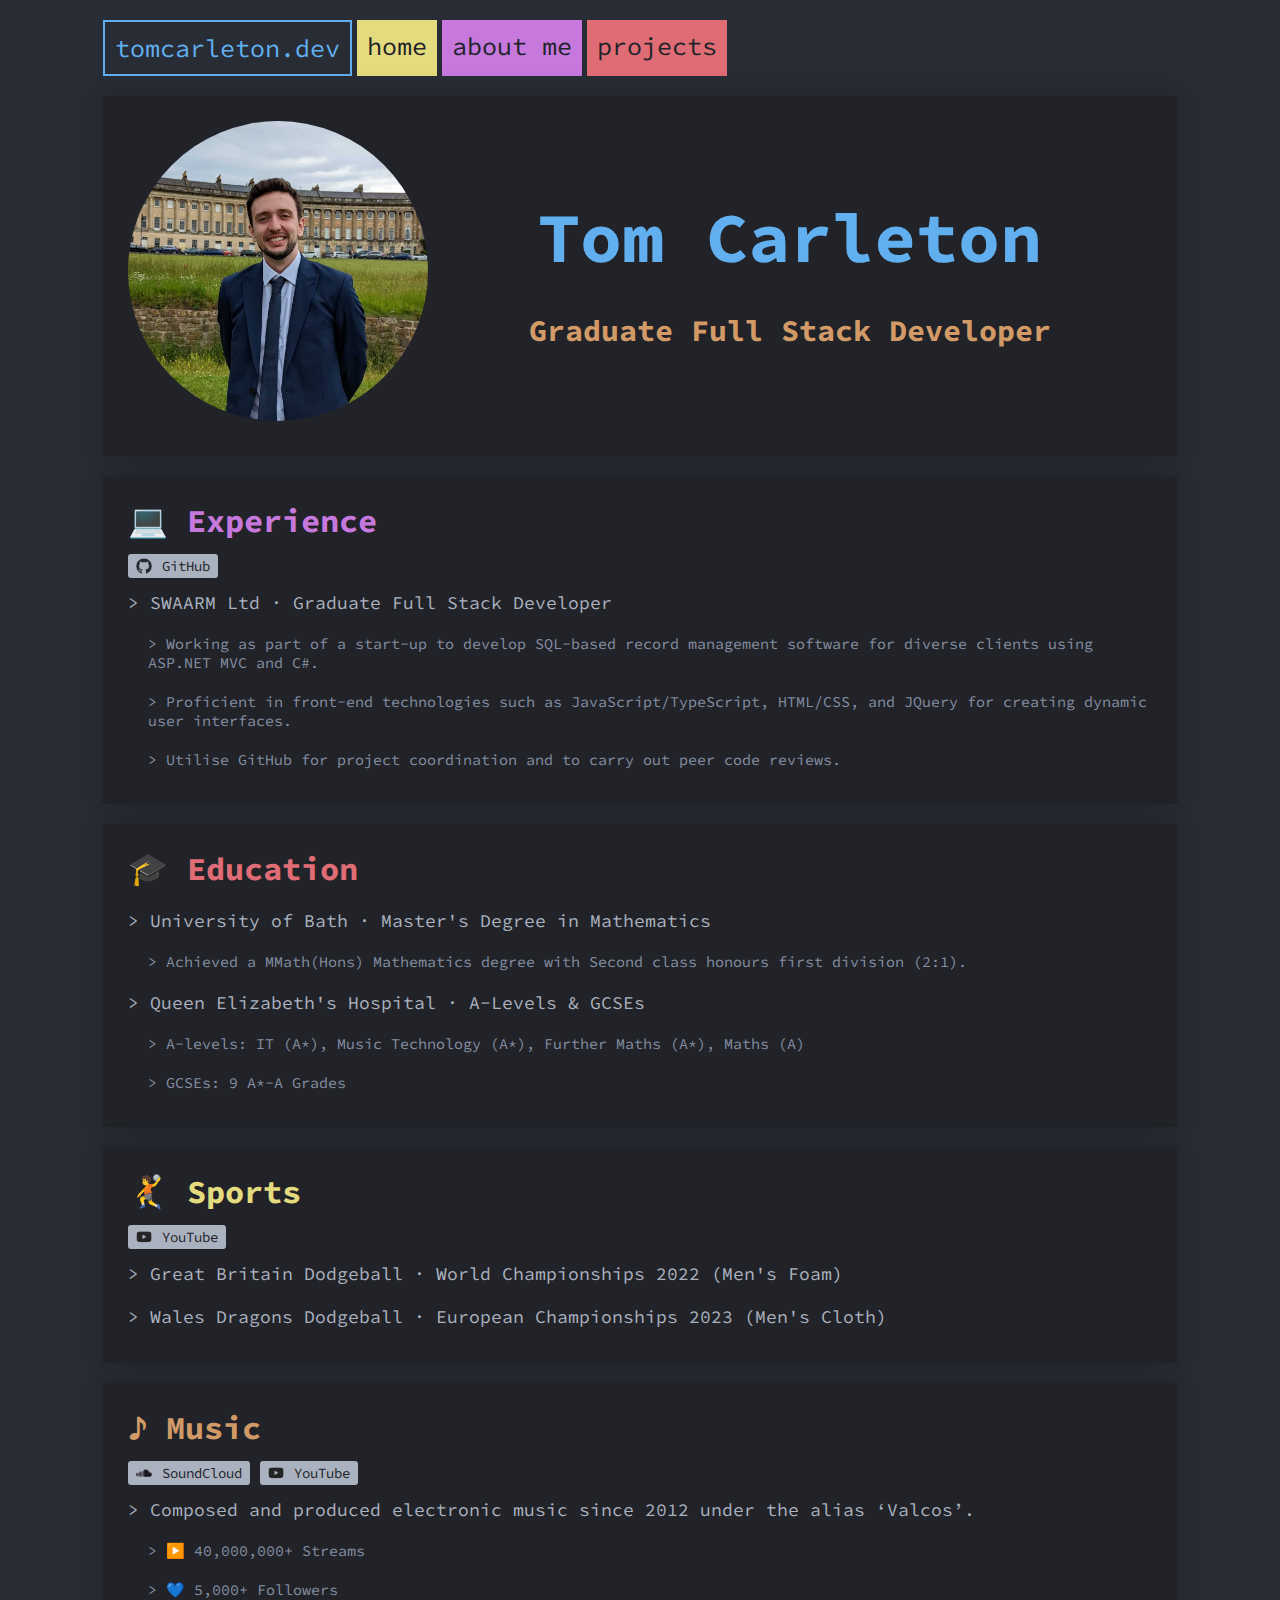
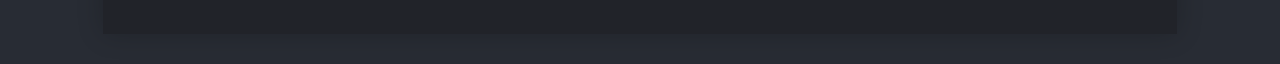
==== commit e47afdc8: "Update about.html" ====
--- a/about.html
+++ b/about.html
@@ -40,9 +40,10 @@
                     <p>GitHub</p>
                 </div>
             </div>
-            <p class="sub-header">> SWAARM · Graduate Full Stack Developer</p>
-            <p class="sub-section">> Developing SQL-based record management software for diverse clients using ASP.NET MVC and C#.</p>
+            <p class="sub-header">> SWAARM Ltd · Graduate Full Stack Developer</p>
+            <p class="sub-section">> Working as part of a start-up to develop SQL-based record management software for diverse clients using ASP.NET MVC and C#.</p>
             <p class="sub-section">> Proficient in front-end technologies such as JavaScript/TypeScript, HTML/CSS, and JQuery for creating dynamic user interfaces.</p>
+            <p class="sub-section">> Utilise GitHub for project coordination and to carry out peer code reviews.</p>
         </div>
         </div>
     </div>
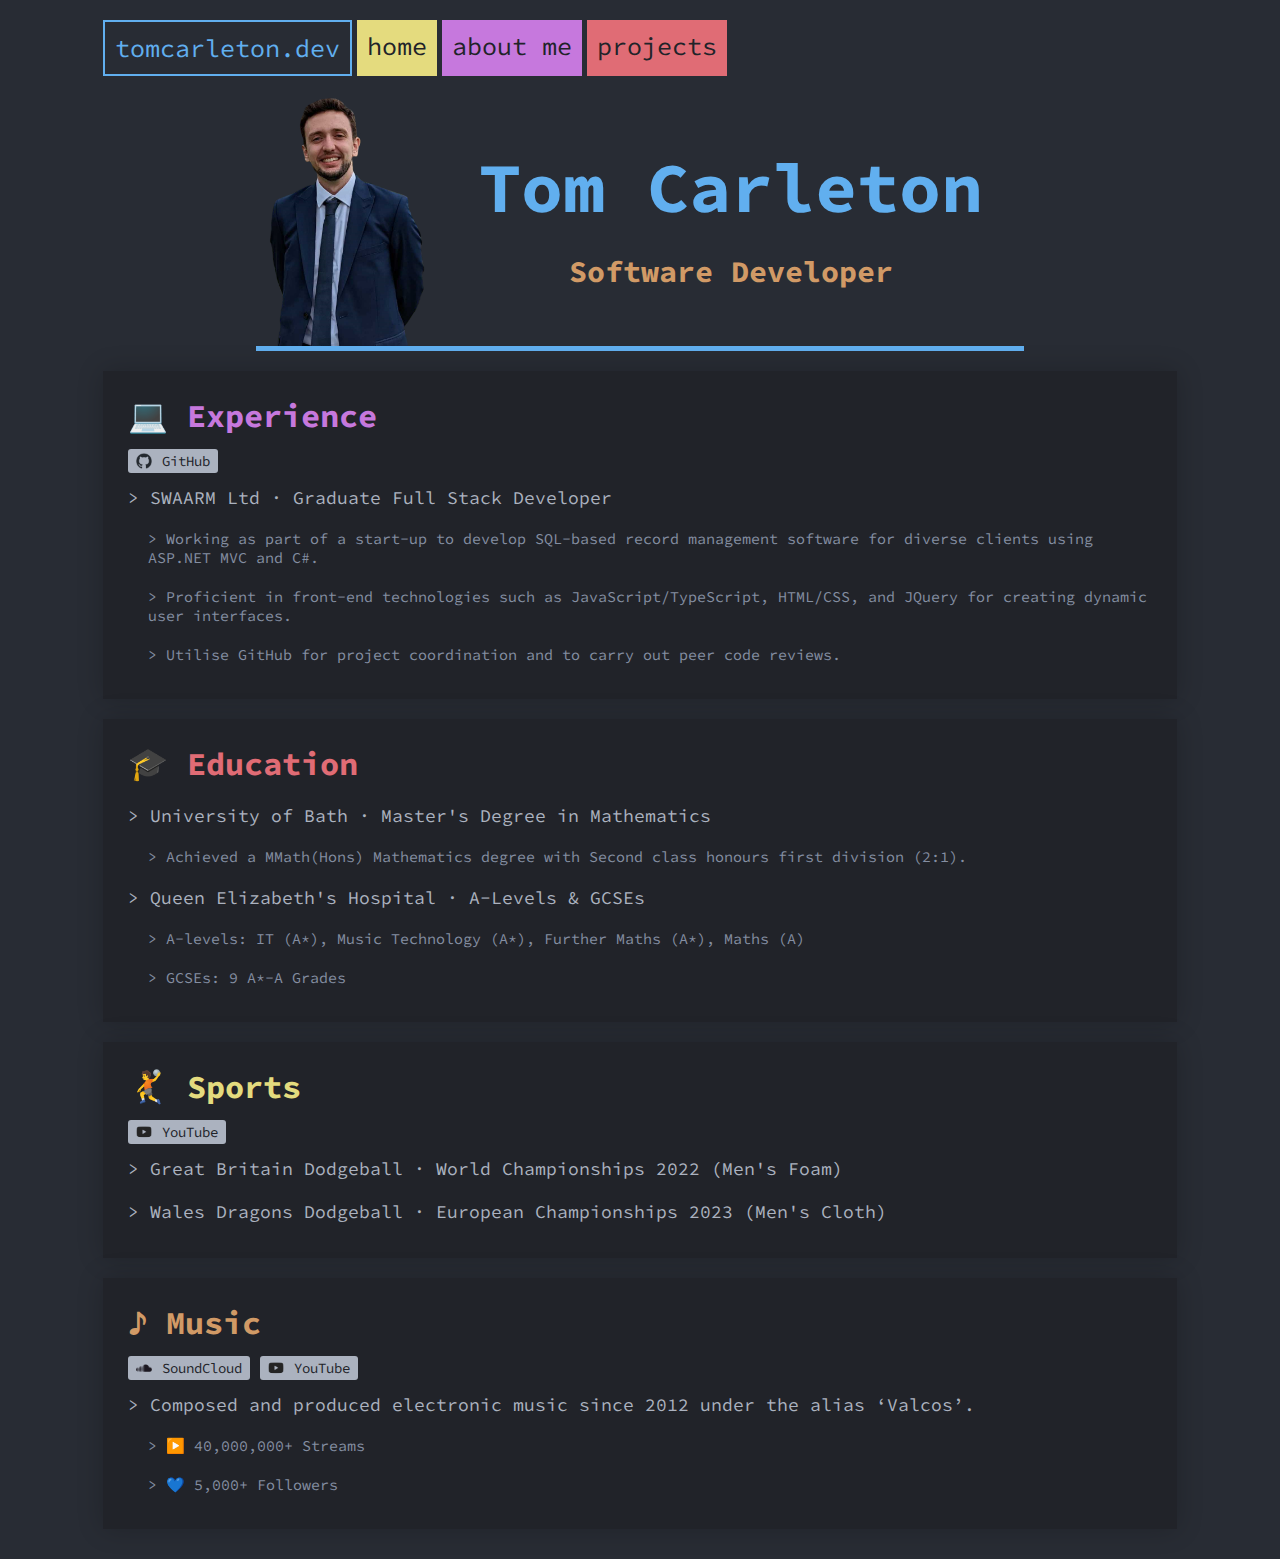
==== commit 5bff5ec9: "About changes" ====
--- a/about.html
+++ b/about.html
@@ -21,12 +21,14 @@
         <div class="nav-btn projects" onclick="location.href='https://tomcarleton.dev/projects'">projects</div>
     </nav>
 
-    <div class="card">
+    <div class="profile-container">
         <div class="profile">
-            <img src="resources/profile-photo.jpg" class="profile-photo">
+            <div class="profile-photo-container">
+                <img src="resources/tom-photo-1.png" class="profile-photo">
+            </div>
             <div class="profile-text">
                 <h3 class="profile-name blue">Tom Carleton</h3>
-                <h4 class="profile-job orange">Graduate Full Stack Developer</h4>
+                <h4 class="profile-job orange">Software Developer</h4>
             </div>
         </div>
     </div>
--- a/styles/main.css
+++ b/styles/main.css
@@ -91,24 +91,32 @@
         box-shadow: 0 0 30px rgba(1,1,1,0.35);
     }
 
+.profile-container {
+    width: 60%;
+}
+
 .profile {
     display: flex;
-    flex-direction: row;
+    align-items: center;
+    justify-content: center;
+    border-bottom: solid 5px #61AFEF;
+}
+
+.profile-photo-container {
     flex: 1;
-    align-items: center;
+    display: flex;
     justify-content: center;
 }
 
 .profile-photo {
-    width: 300px;
-    border-radius: 50%;
+    max-height: 250px;
 }
 
 .profile-text {
-    padding: 20px;
+    padding: 0 20px;
     display: flex;
     flex-direction: column;
-    flex: 1;
+    flex: 3;
     align-items: center;
     justify-content: center;
     gap: 30px;
@@ -118,6 +126,7 @@
     font-size: 70px;
     text-align: center;
     margin: 0;
+    line-height: 70px;
 }
 
 .profile-job {
@@ -127,17 +136,26 @@
 }
 
 @media (orientation: portrait) {
+    .profile-container {
+        width: 80%;
+    }
+
     .profile {
         flex-direction: column;
     }
 
     .profile-photo {
-        width: 250px;
-        margin-top: 10px;
+        display: none;
+    }
+
+    .profile-text {
+        gap: 10px;
+        padding: 20px;
     }
 
     .profile-name {
         font-size: 50px;
+        line-height: 50px;
     }
 
     .profile-job {
